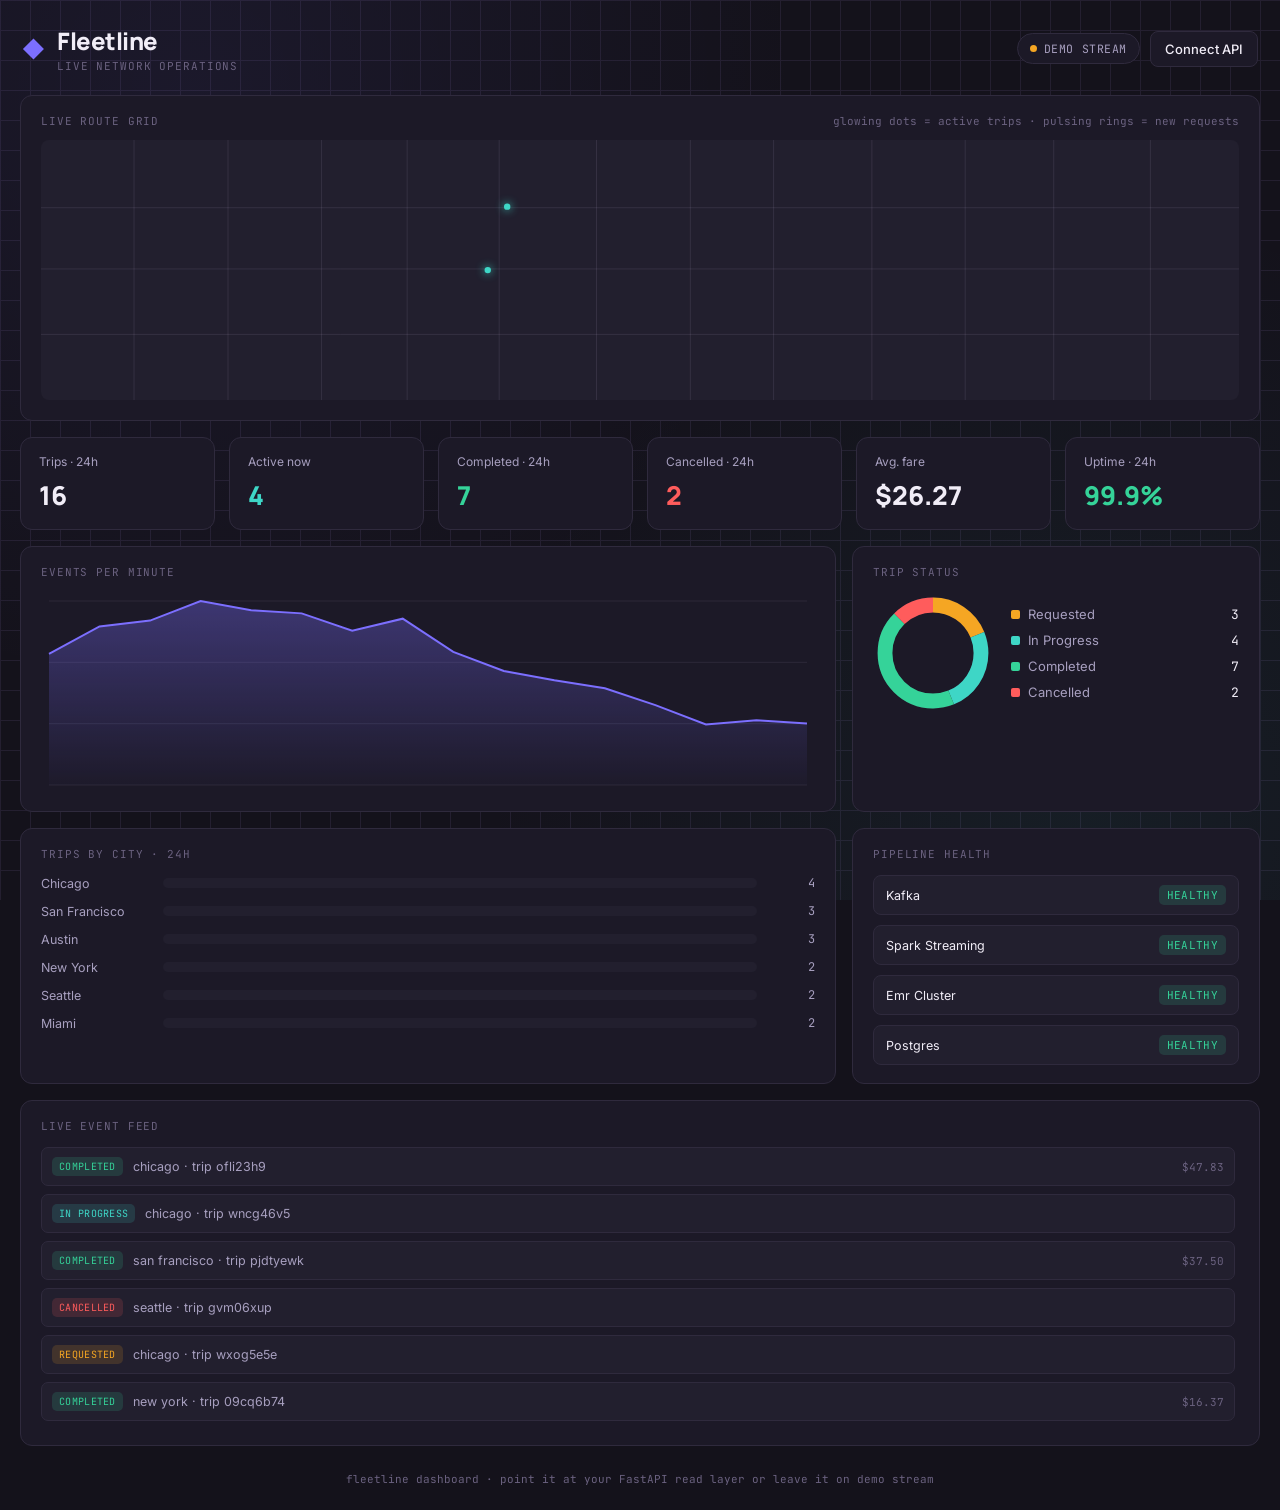
==== frontend/index.html @ 8de49f16 "Add full project structure" ====
<!DOCTYPE html>
<html lang="en">
<head>
<meta charset="UTF-8">
<meta name="viewport" content="width=device-width, initial-scale=1.0">
<title>Fleetline · Live Network Operations</title>
<link rel="preconnect" href="https://fonts.googleapis.com">
<link href="https://fonts.googleapis.com/css2?family=Manrope:wght@500;700;800&family=JetBrains+Mono:wght@400;500;600&family=Inter:wght@400;500;600&display=swap" rel="stylesheet">
<link rel="stylesheet" href="style.css">
</head>
<body>
<div class="wrap">

  <header>
    <div class="brand">
      <span class="brand-mark">◆</span>
      <div class="brand-text">
        <h1>Fleetline</h1>
        <span class="sub">LIVE NETWORK OPERATIONS</span>
      </div>
    </div>
    <div class="status-cluster">
      <div class="live-pill"><span class="dot demo" id="modeDot"></span><span id="modeLabel">DEMO STREAM</span></div>
      <button id="settingsBtn">Connect API</button>
    </div>
  </header>

  <div class="panel settings" id="settingsPanel">
    <input type="text" id="apiUrl" placeholder="http://localhost:8000  (FastAPI base URL)">
    <button class="primary" id="connectBtn">Connect</button>
    <button id="disconnectBtn">Use demo data</button>
    <span class="hint">Reads from /api/summary, /api/timeseries, /api/by-city, /api/status-breakdown, /api/recent-events on your rideshare Postgres DB</span>
  </div>

  <!-- Signature element: animated city-grid route map -->
  <div class="panel map-panel">
    <div class="map-head">
      <p class="panel-title" style="margin-bottom:0">Live route grid</p>
      <span class="hint">glowing dots = active trips · pulsing rings = new requests</span>
    </div>
    <canvas id="routeMap"></canvas>
  </div>

  <div class="stat-grid">
    <div class="panel stat-card">
      <span class="stat-label">Trips · 24h</span>
      <span class="stat-value" id="statTrips24h">0</span>
    </div>
    <div class="panel stat-card">
      <span class="stat-label">Active now</span>
      <span class="stat-value accent-cyan" id="statActive">0</span>
    </div>
    <div class="panel stat-card">
      <span class="stat-label">Completed · 24h</span>
      <span class="stat-value accent-green" id="statCompleted">0</span>
    </div>
    <div class="panel stat-card">
      <span class="stat-label">Cancelled · 24h</span>
      <span class="stat-value accent-red" id="statCancelled">0</span>
    </div>
    <div class="panel stat-card">
      <span class="stat-label">Avg. fare</span>
      <span class="stat-value" id="statFare">–</span>
    </div>
    <div class="panel stat-card">
      <span class="stat-label">Uptime · 24h</span>
      <span class="stat-value accent-green" id="statUptime">99.9%</span>
    </div>
  </div>

  <div class="chart-row">
    <div class="panel chart-card wide">
      <p class="panel-title">Events per minute</p>
      <canvas id="trendChart"></canvas>
    </div>
    <div class="panel chart-card">
      <p class="panel-title">Trip status</p>
      <div class="donut-wrap">
        <svg id="statusDonut" viewBox="0 0 130 130" preserveAspectRatio="xMidYMid meet">
          <circle cx="65" cy="65" r="52" fill="none" stroke="var(--border)" stroke-width="16"/>
        </svg>
        <div class="donut-legend" id="donutLegend"></div>
      </div>
    </div>
  </div>

  <div class="chart-row">
    <div class="panel chart-card wide">
      <p class="panel-title">Trips by city · 24h</p>
      <div class="hbar-list" id="cityBars"></div>
    </div>
    <div class="panel chart-card">
      <p class="panel-title">Pipeline health</p>
      <div class="health-list" id="healthList"></div>
    </div>
  </div>

  <div class="panel">
    <p class="panel-title">Live event feed</p>
    <div class="feed" id="feed"></div>
  </div>

  <footer>fleetline dashboard · point it at your FastAPI read layer or leave it on demo stream</footer>
</div>

<script src="script.js"></script>
</body>
</html>
---- frontend/style.css ----
:root {
  --bg: #14121b;
  --panel: #1c1927;
  --panel-2: #221f2e;
  --border: #2f2a3d;
  --grid: #241f30;

  --text-1: #F1EDF7;
  --text-2: #A79FBF;
  --text-3: #6b6280;

  --requested: #F5A623;
  --in-progress: #3ED6C6;
  --completed: #35D399;
  --cancelled: #FF5C5C;
  --accent: #7C6FFF;

  --radius: 12px;
}

* { box-sizing: border-box; }

html, body {
  margin: 0;
  padding: 0;
  background: var(--bg);
  color: var(--text-1);
  font-family: 'Inter', sans-serif;
  -webkit-font-smoothing: antialiased;
}

body {
  background-image:
    radial-gradient(circle at 15% 10%, rgba(124,111,255,0.07), transparent 45%),
    radial-gradient(circle at 85% 90%, rgba(62,214,198,0.06), transparent 45%),
    linear-gradient(var(--grid) 1px, transparent 1px),
    linear-gradient(90deg, var(--grid) 1px, transparent 1px);
  background-size: auto, auto, 30px 30px, 30px 30px;
  background-attachment: fixed;
  min-height: 100vh;
  padding: 20px;
}

.wrap {
  max-width: 1320px;
  margin: 0 auto;
  display: flex;
  flex-direction: column;
  gap: 16px;
}

/* ---------- Header ---------- */
header {
  display: flex;
  align-items: center;
  justify-content: space-between;
  flex-wrap: wrap;
  gap: 14px;
  padding: 4px 2px 6px 2px;
}

.brand { display: flex; align-items: center; gap: 12px; }

.brand-mark {
  color: var(--accent);
  font-size: 22px;
  line-height: 1;
}

.brand-text { display: flex; flex-direction: column; gap: 2px; }

.brand-text h1 {
  font-family: 'Manrope', sans-serif;
  font-size: 24px;
  font-weight: 800;
  letter-spacing: -0.02em;
  margin: 0;
}

.brand-text .sub {
  font-family: 'JetBrains Mono', monospace;
  font-size: 11px;
  color: var(--text-3);
  letter-spacing: 0.08em;
}

.status-cluster { display: flex; align-items: center; gap: 10px; flex-wrap: wrap; }

.live-pill {
  display: flex;
  align-items: center;
  gap: 7px;
  font-family: 'JetBrains Mono', monospace;
  font-size: 11.5px;
  letter-spacing: 0.05em;
  color: var(--text-2);
  background: var(--panel);
  border: 1px solid var(--border);
  padding: 7px 12px;
  border-radius: 999px;
}

.dot {
  width: 7px;
  height: 7px;
  border-radius: 50%;
  background: var(--completed);
  animation: pulse-green 1.8s infinite;
}
.dot.demo { background: var(--requested); animation: pulse-amber 1.8s infinite; }

@keyframes pulse-green {
  0% { box-shadow: 0 0 0 0 rgba(53,211,153,0.55); }
  70% { box-shadow: 0 0 0 7px rgba(53,211,153,0); }
  100% { box-shadow: 0 0 0 0 rgba(53,211,153,0); }
}
@keyframes pulse-amber {
  0% { box-shadow: 0 0 0 0 rgba(245,166,35,0.55); }
  70% { box-shadow: 0 0 0 7px rgba(245,166,35,0); }
  100% { box-shadow: 0 0 0 0 rgba(245,166,35,0); }
}

button {
  font-family: 'Inter', sans-serif;
  font-weight: 500;
  font-size: 13px;
  cursor: pointer;
  border-radius: 8px;
  border: 1px solid var(--border);
  background: var(--panel);
  color: var(--text-1);
  padding: 9px 14px;
  transition: border-color .15s ease, transform .1s ease;
}
button:hover { border-color: var(--accent); }
button:active { transform: translateY(1px); }
button:focus-visible, input:focus-visible {
  outline: 2px solid var(--accent);
  outline-offset: 2px;
}

button.primary {
  background: var(--accent);
  border-color: var(--accent);
  color: #0d0b17;
  font-weight: 700;
}
button.primary:hover { filter: brightness(1.08); }

/* ---------- Panels ---------- */
.panel {
  background: var(--panel);
  border: 1px solid var(--border);
  border-radius: var(--radius);
  padding: 18px 20px;
}

.panel-title {
  font-family: 'JetBrains Mono', monospace;
  font-size: 11px;
  letter-spacing: 0.08em;
  text-transform: uppercase;
  color: var(--text-3);
  margin: 0 0 14px 0;
}

.hint {
  font-family: 'JetBrains Mono', monospace;
  font-size: 11px;
  color: var(--text-3);
}

/* ---------- Settings ---------- */
.settings { display: none; gap: 10px; align-items: center; flex-wrap: wrap; }
.settings.open { display: flex; }
.settings input[type="text"] {
  background: var(--panel-2);
  border: 1px solid var(--border);
  color: var(--text-1);
  font-family: 'JetBrains Mono', monospace;
  font-size: 12.5px;
  padding: 9px 12px;
  border-radius: 7px;
  min-width: 260px;
  flex: 1;
}

/* ---------- Map / hero ---------- */
.map-panel { padding: 18px 20px 20px 20px; }
.map-head {
  display: flex;
  justify-content: space-between;
  align-items: center;
  flex-wrap: wrap;
  gap: 8px;
  margin-bottom: 12px;
}
canvas#routeMap {
  display: block;
  width: 100%;
  height: 260px;
  border-radius: 8px;
  background: var(--panel-2);
}

/* ---------- Stat grid ---------- */
.stat-grid {
  display: grid;
  grid-template-columns: repeat(6, 1fr);
  gap: 14px;
}

.stat-card { display: flex; flex-direction: column; gap: 8px; padding: 16px 18px; }
.stat-label { font-size: 12px; color: var(--text-2); }
.stat-value {
  font-family: 'Manrope', sans-serif;
  font-size: 26px;
  font-weight: 800;
}
.accent-cyan { color: var(--in-progress); }
.accent-green { color: var(--completed); }
.accent-red { color: var(--cancelled); }

/* ---------- Chart rows ---------- */
.chart-row {
  display: grid;
  grid-template-columns: 2fr 1fr;
  gap: 16px;
  align-items: stretch;
}

.chart-card { min-width: 0; }
.chart-card.wide { min-width: 0; }

canvas#trendChart {
  display: block;
  width: 100%;
  height: 200px;
}

.donut-wrap { display: flex; align-items: center; gap: 18px; flex-wrap: wrap; }
#statusDonut { width: 120px; height: 120px; flex-shrink: 0; }

.donut-legend { display: flex; flex-direction: column; gap: 9px; font-size: 13px; flex: 1; min-width: 120px; }
.donut-legend .row { display: flex; align-items: center; gap: 8px; }
.donut-legend .swatch { width: 9px; height: 9px; border-radius: 2px; flex-shrink: 0; }
.donut-legend .label { color: var(--text-2); flex: 1; text-transform: capitalize; }
.donut-legend .value { font-family: 'JetBrains Mono', monospace; color: var(--text-1); }

/* ---------- Horizontal bar list (cities) ---------- */
.hbar-list { display: flex; flex-direction: column; gap: 12px; }
.hbar-row { display: flex; align-items: center; gap: 12px; }
.hbar-city {
  width: 110px;
  flex-shrink: 0;
  font-size: 12.5px;
  color: var(--text-2);
  text-transform: capitalize;
}
.hbar-track {
  flex: 1;
  height: 10px;
  background: var(--panel-2);
  border-radius: 6px;
  overflow: hidden;
}
.hbar-fill {
  height: 100%;
  background: linear-gradient(90deg, var(--accent), var(--in-progress));
  border-radius: 6px;
  transition: width .5s ease;
}
.hbar-count {
  width: 46px;
  text-align: right;
  font-family: 'JetBrains Mono', monospace;
  font-size: 12px;
  color: var(--text-2);
  flex-shrink: 0;
}

/* ---------- Pipeline health ---------- */
.health-list { display: flex; flex-direction: column; gap: 10px; }
.health-row {
  display: flex;
  align-items: center;
  justify-content: space-between;
  padding: 9px 12px;
  background: var(--panel-2);
  border: 1px solid var(--border);
  border-radius: 8px;
  font-size: 12.5px;
}
.health-name { color: var(--text-1); text-transform: capitalize; }
.health-status {
  font-family: 'JetBrains Mono', monospace;
  font-size: 11px;
  padding: 3px 8px;
  border-radius: 5px;
  text-transform: uppercase;
  letter-spacing: 0.03em;
}
.health-status.healthy { background: rgba(53,211,153,0.15); color: var(--completed); }
.health-status.degraded { background: rgba(245,166,35,0.15); color: var(--requested); }
.health-status.down { background: rgba(255,92,92,0.15); color: var(--cancelled); }

/* ---------- Feed ---------- */
.feed {
  display: flex;
  flex-direction: column;
  gap: 8px;
  max-height: 280px;
  overflow-y: auto;
  padding-right: 4px;
}
.feed::-webkit-scrollbar { width: 6px; }
.feed::-webkit-scrollbar-thumb { background: var(--border); border-radius: 3px; }

.feed-item {
  display: flex;
  gap: 10px;
  align-items: center;
  padding: 9px 10px;
  border-radius: 7px;
  background: var(--panel-2);
  border: 1px solid var(--border);
  animation: slide-in .35s ease;
  flex-wrap: wrap;
}
@keyframes slide-in {
  from { opacity: 0; transform: translateY(-6px); }
  to { opacity: 1; transform: translateY(0); }
}

.tag {
  flex-shrink: 0;
  font-family: 'JetBrains Mono', monospace;
  font-size: 10px;
  letter-spacing: 0.03em;
  padding: 3px 7px;
  border-radius: 5px;
  text-transform: uppercase;
}
.tag.requested { background: rgba(245,166,35,0.15); color: var(--requested); }
.tag.accepted, .tag.in_progress { background: rgba(62,214,198,0.15); color: var(--in-progress); }
.tag.completed { background: rgba(53,211,153,0.15); color: var(--completed); }
.tag.cancelled { background: rgba(255,92,92,0.15); color: var(--cancelled); }

.feed-text {
  font-size: 12.5px;
  color: var(--text-2);
  flex: 1;
  min-width: 120px;
}
.feed-meta {
  font-family: 'JetBrains Mono', monospace;
  font-size: 11px;
  color: var(--text-3);
  white-space: nowrap;
}

footer {
  text-align: center;
  padding: 10px 0 4px 0;
  font-family: 'JetBrains Mono', monospace;
  font-size: 11px;
  color: var(--text-3);
}

/* =====================================================
   RESPONSIVE BREAKPOINTS
   ===================================================== */

@media (max-width: 1100px) {
  .stat-grid { grid-template-columns: repeat(3, 1fr); }
}

@media (max-width: 980px) {
  .chart-row { grid-template-columns: 1fr; }
}

@media (max-width: 680px) {
  body { padding: 14px; }
  .stat-grid { grid-template-columns: repeat(2, 1fr); }
  .stat-value { font-size: 21px; }
  header { gap: 10px; }
  .brand-text h1 { font-size: 20px; }
  canvas#routeMap { height: 200px; }
  .donut-wrap { flex-direction: column; align-items: flex-start; }
}

@media (max-width: 420px) {
  .stat-grid { grid-template-columns: 1fr 1fr; }
  .settings input[type="text"] { min-width: 0; width: 100%; }
}

@media (prefers-reduced-motion: reduce) {
  .dot, .feed-item { animation: none !important; }
}
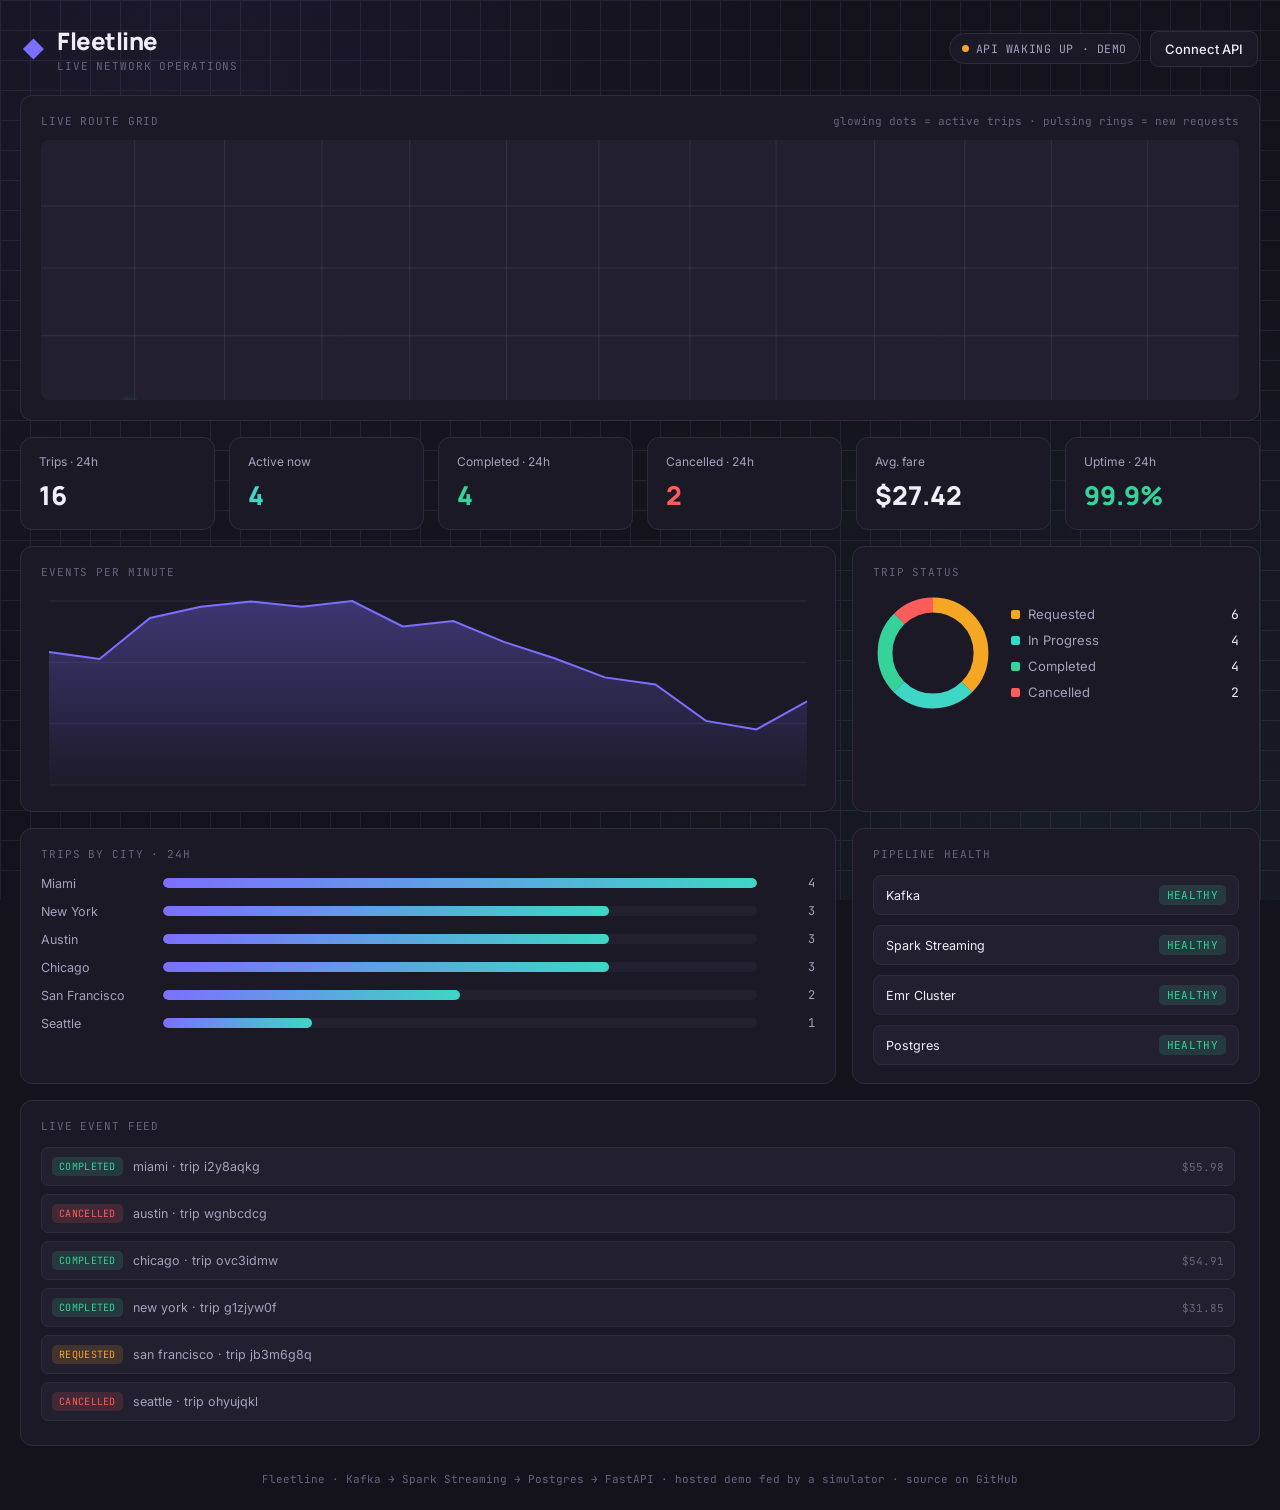
==== commit adc3949a: "Update index.html" ====
--- a/frontend/index.html
+++ b/frontend/index.html
@@ -100,7 +100,7 @@
     <div class="feed" id="feed"></div>
   </div>
 
-  <footer>fleetline dashboard · point it at your FastAPI read layer or leave it on demo stream</footer>
+  <footer>Fleetline · Kafka → Spark Streaming → Postgres → FastAPI · hosted demo fed by a simulator · source on GitHub</footer>
 </div>
 
 <script src="script.js"></script>
--- a/frontend/style.css
+++ b/frontend/style.css
@@ -265,6 +265,7 @@
   overflow: hidden;
 }
 .hbar-fill {
+  display: block;
   height: 100%;
   background: linear-gradient(90deg, var(--accent), var(--in-progress));
   border-radius: 6px;
